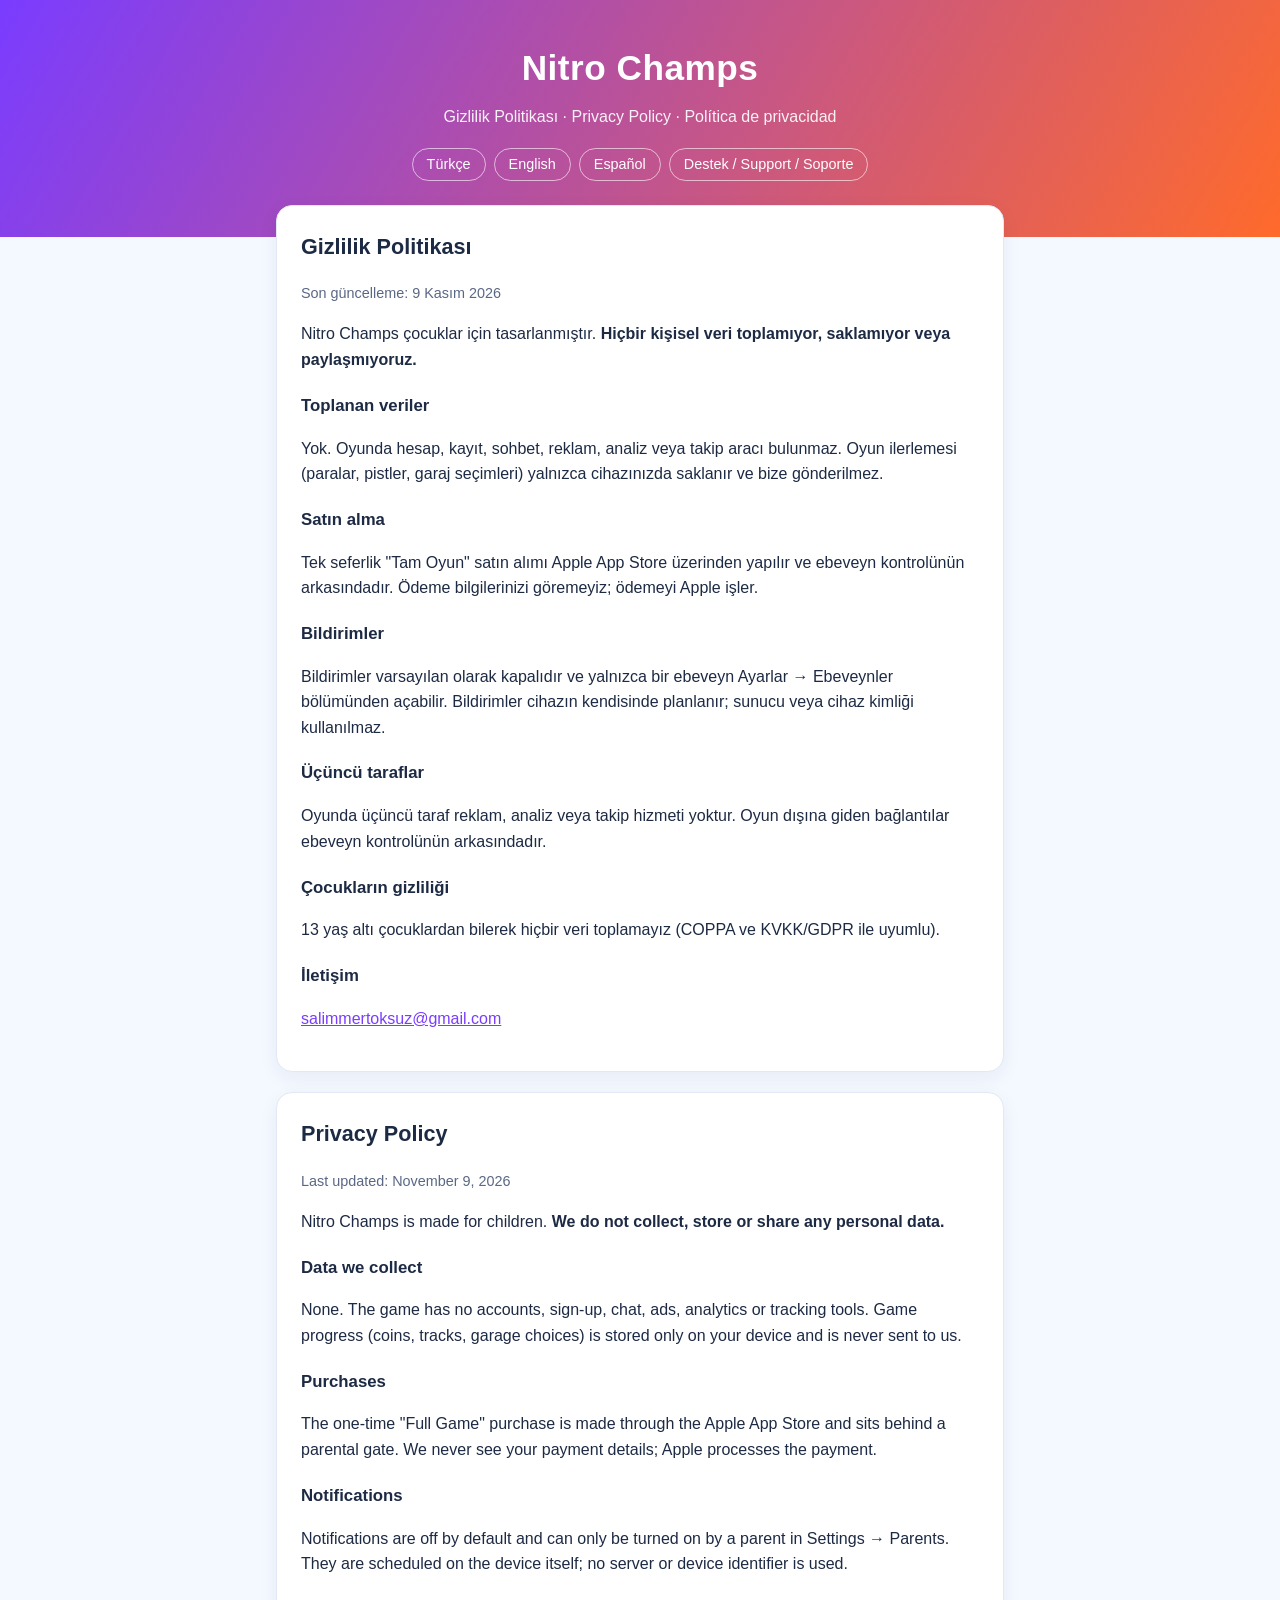
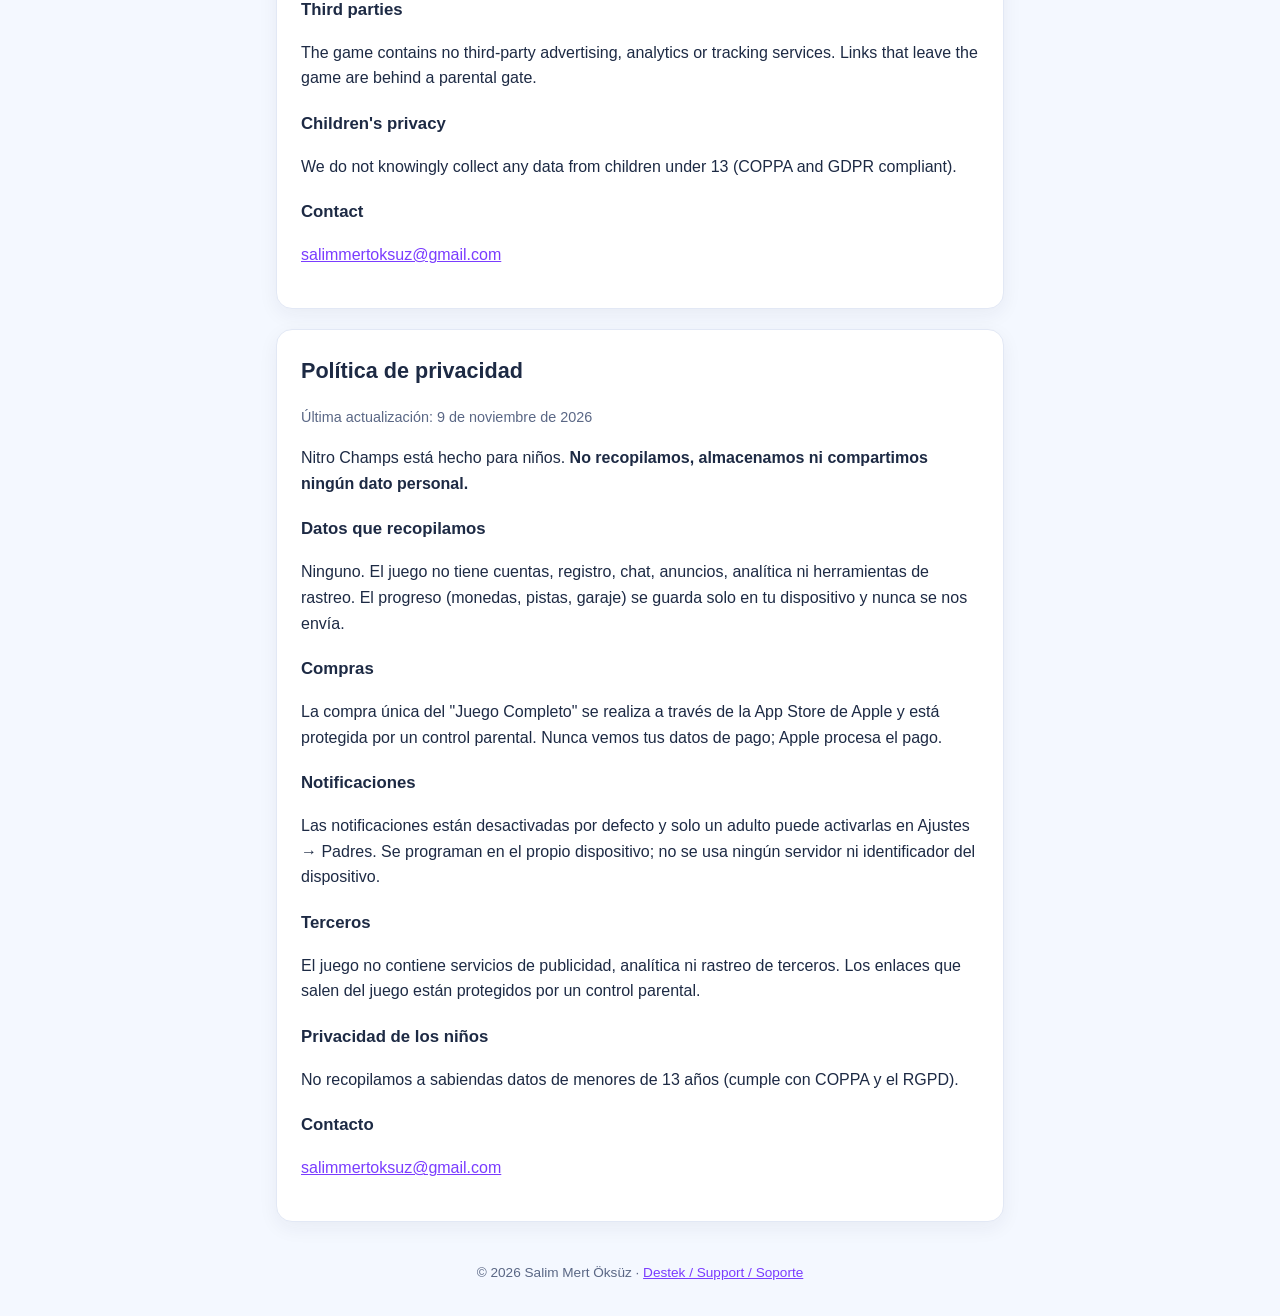
==== privacy.html @ 0e569b45 "Nitro Champs support and privacy pages (TR/EN/ES) Co-Authored-By: Claude Opus 5.5 <noreply@anthropic" ====
<!doctype html>
<html lang="tr">
<head>
<meta charset="utf-8">
<meta name="viewport" content="width=device-width,initial-scale=1">
<title>Nitro Champs – Gizlilik / Privacy / Privacidad</title>
<link rel="stylesheet" href="style.css">
</head>
<body>
<header>
  <h1>Nitro Champs</h1>
  <p>Gizlilik Politikası · Privacy Policy · Política de privacidad</p>
  <nav><a href="#tr">Türkçe</a><a href="#en">English</a><a href="#es">Español</a><a href="index.html">Destek / Support / Soporte</a></nav>
</header>
<main>
<section id="tr">
  <h2>Gizlilik Politikası</h2>
  <p class="muted">Son güncelleme: 9 Kasım 2026</p>
  <p>Nitro Champs çocuklar için tasarlanmıştır. <b>Hiçbir kişisel veri toplamıyor, saklamıyor veya paylaşmıyoruz.</b></p>
  <h3>Toplanan veriler</h3>
  <p>Yok. Oyunda hesap, kayıt, sohbet, reklam, analiz veya takip aracı bulunmaz. Oyun ilerlemesi (paralar, pistler, garaj seçimleri) yalnızca cihazınızda saklanır ve bize gönderilmez.</p>
  <h3>Satın alma</h3>
  <p>Tek seferlik "Tam Oyun" satın alımı Apple App Store üzerinden yapılır ve ebeveyn kontrolünün arkasındadır. Ödeme bilgilerinizi göremeyiz; ödemeyi Apple işler.</p>
  <h3>Bildirimler</h3>
  <p>Bildirimler varsayılan olarak kapalıdır ve yalnızca bir ebeveyn Ayarlar → Ebeveynler bölümünden açabilir. Bildirimler cihazın kendisinde planlanır; sunucu veya cihaz kimliği kullanılmaz.</p>
  <h3>Üçüncü taraflar</h3>
  <p>Oyunda üçüncü taraf reklam, analiz veya takip hizmeti yoktur. Oyun dışına giden bağlantılar ebeveyn kontrolünün arkasındadır.</p>
  <h3>Çocukların gizliliği</h3>
  <p>13 yaş altı çocuklardan bilerek hiçbir veri toplamayız (COPPA ve KVKK/GDPR ile uyumlu).</p>
  <h3>İletişim</h3>
  <p><a href="mailto:salimmertoksuz@gmail.com">salimmertoksuz@gmail.com</a></p>
</section>
<section id="en">
  <h2>Privacy Policy</h2>
  <p class="muted">Last updated: November 9, 2026</p>
  <p>Nitro Champs is made for children. <b>We do not collect, store or share any personal data.</b></p>
  <h3>Data we collect</h3>
  <p>None. The game has no accounts, sign-up, chat, ads, analytics or tracking tools. Game progress (coins, tracks, garage choices) is stored only on your device and is never sent to us.</p>
  <h3>Purchases</h3>
  <p>The one-time "Full Game" purchase is made through the Apple App Store and sits behind a parental gate. We never see your payment details; Apple processes the payment.</p>
  <h3>Notifications</h3>
  <p>Notifications are off by default and can only be turned on by a parent in Settings → Parents. They are scheduled on the device itself; no server or device identifier is used.</p>
  <h3>Third parties</h3>
  <p>The game contains no third-party advertising, analytics or tracking services. Links that leave the game are behind a parental gate.</p>
  <h3>Children's privacy</h3>
  <p>We do not knowingly collect any data from children under 13 (COPPA and GDPR compliant).</p>
  <h3>Contact</h3>
  <p><a href="mailto:salimmertoksuz@gmail.com">salimmertoksuz@gmail.com</a></p>
</section>
<section id="es">
  <h2>Política de privacidad</h2>
  <p class="muted">Última actualización: 9 de noviembre de 2026</p>
  <p>Nitro Champs está hecho para niños. <b>No recopilamos, almacenamos ni compartimos ningún dato personal.</b></p>
  <h3>Datos que recopilamos</h3>
  <p>Ninguno. El juego no tiene cuentas, registro, chat, anuncios, analítica ni herramientas de rastreo. El progreso (monedas, pistas, garaje) se guarda solo en tu dispositivo y nunca se nos envía.</p>
  <h3>Compras</h3>
  <p>La compra única del "Juego Completo" se realiza a través de la App Store de Apple y está protegida por un control parental. Nunca vemos tus datos de pago; Apple procesa el pago.</p>
  <h3>Notificaciones</h3>
  <p>Las notificaciones están desactivadas por defecto y solo un adulto puede activarlas en Ajustes → Padres. Se programan en el propio dispositivo; no se usa ningún servidor ni identificador del dispositivo.</p>
  <h3>Terceros</h3>
  <p>El juego no contiene servicios de publicidad, analítica ni rastreo de terceros. Los enlaces que salen del juego están protegidos por un control parental.</p>
  <h3>Privacidad de los niños</h3>
  <p>No recopilamos a sabiendas datos de menores de 13 años (cumple con COPPA y el RGPD).</p>
  <h3>Contacto</h3>
  <p><a href="mailto:salimmertoksuz@gmail.com">salimmertoksuz@gmail.com</a></p>
</section>
</main>
<footer>© 2026 Salim Mert Öksüz · <a href="index.html">Destek / Support / Soporte</a></footer>
</body>
</html>
---- style.css ----
:root{--bg:#f4f8ff;--card:#fff;--ink:#1d2a44;--muted:#5a6785;--accent:#ff6a2b;--accent2:#7a3cff;--line:#e2e8f5}
*{box-sizing:border-box}
body{margin:0;background:var(--bg);color:var(--ink);font:16px/1.6 -apple-system,BlinkMacSystemFont,"Segoe UI",Roboto,Helvetica,Arial,sans-serif}
header{background:linear-gradient(120deg,var(--accent2),var(--accent));color:#fff;padding:40px 16px 56px;text-align:center}
header h1{margin:0;font-size:2.2rem;letter-spacing:.5px}
header p{margin:8px 0 0;opacity:.92}
nav{display:flex;gap:8px;justify-content:center;flex-wrap:wrap;margin-top:18px}
nav a{color:#fff;text-decoration:none;border:1px solid rgba(255,255,255,.6);border-radius:999px;padding:4px 14px;font-size:.9rem}
nav a:hover{background:rgba(255,255,255,.18)}
main{max-width:760px;margin:-32px auto 40px;padding:0 16px}
section{background:var(--card);border:1px solid var(--line);border-radius:16px;padding:24px;margin-bottom:20px;box-shadow:0 6px 20px rgba(29,42,68,.06)}
h2{margin-top:0;font-size:1.35rem}
h3{font-size:1.05rem;margin:20px 0 6px}
a{color:var(--accent2)}
.muted{color:var(--muted);font-size:.9rem}
footer{text-align:center;color:var(--muted);font-size:.85rem;padding:0 16px 32px}
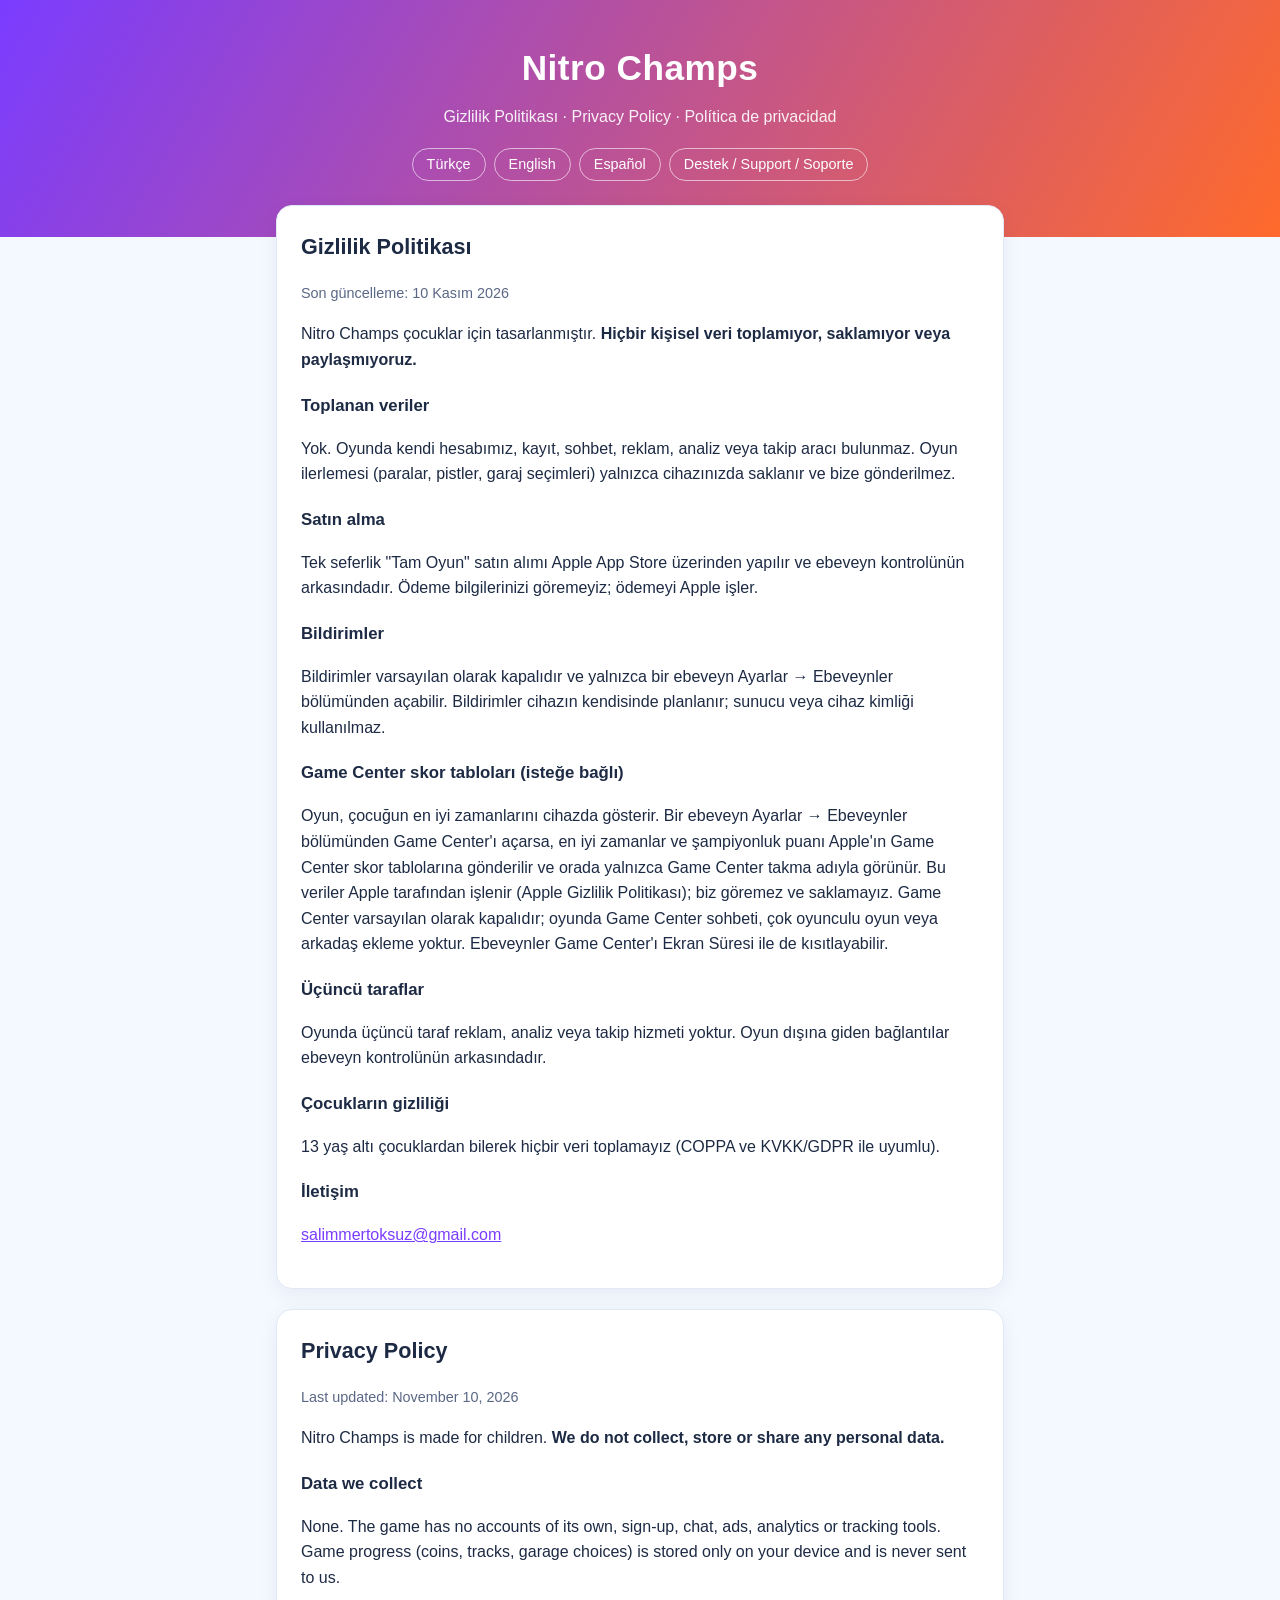
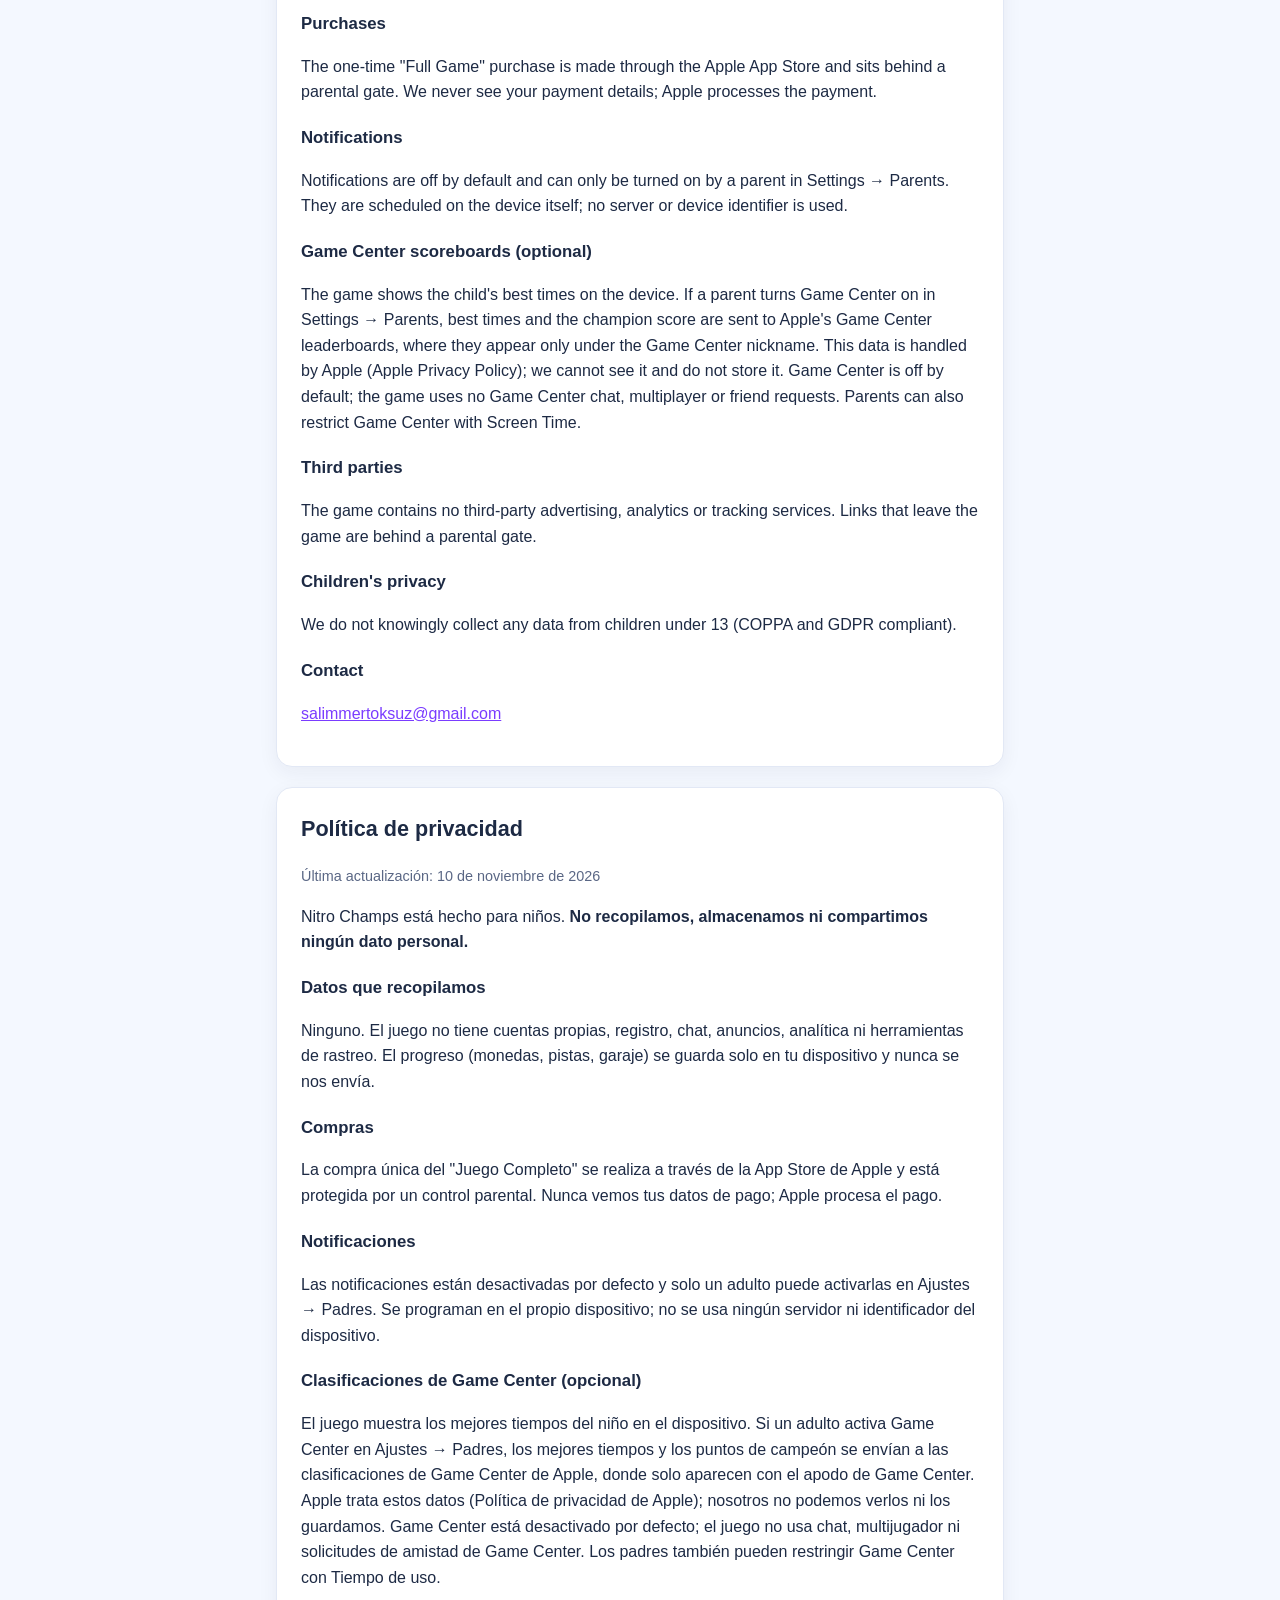
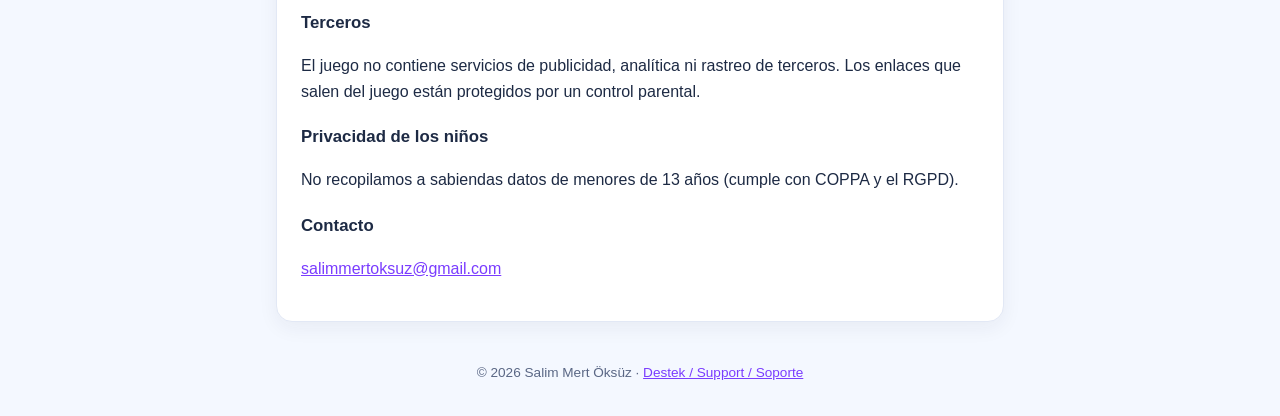
==== commit e3af926d: "privacy: optional Game Center scoreboards (TR/EN/ES) Best times go to Apple's Game Center only after" ====
--- a/privacy.html
+++ b/privacy.html
@@ -15,14 +15,16 @@
 <main>
 <section id="tr">
   <h2>Gizlilik Politikası</h2>
-  <p class="muted">Son güncelleme: 9 Kasım 2026</p>
+  <p class="muted">Son güncelleme: 10 Kasım 2026</p>
   <p>Nitro Champs çocuklar için tasarlanmıştır. <b>Hiçbir kişisel veri toplamıyor, saklamıyor veya paylaşmıyoruz.</b></p>
   <h3>Toplanan veriler</h3>
-  <p>Yok. Oyunda hesap, kayıt, sohbet, reklam, analiz veya takip aracı bulunmaz. Oyun ilerlemesi (paralar, pistler, garaj seçimleri) yalnızca cihazınızda saklanır ve bize gönderilmez.</p>
+  <p>Yok. Oyunda kendi hesabımız, kayıt, sohbet, reklam, analiz veya takip aracı bulunmaz. Oyun ilerlemesi (paralar, pistler, garaj seçimleri) yalnızca cihazınızda saklanır ve bize gönderilmez.</p>
   <h3>Satın alma</h3>
   <p>Tek seferlik "Tam Oyun" satın alımı Apple App Store üzerinden yapılır ve ebeveyn kontrolünün arkasındadır. Ödeme bilgilerinizi göremeyiz; ödemeyi Apple işler.</p>
   <h3>Bildirimler</h3>
   <p>Bildirimler varsayılan olarak kapalıdır ve yalnızca bir ebeveyn Ayarlar → Ebeveynler bölümünden açabilir. Bildirimler cihazın kendisinde planlanır; sunucu veya cihaz kimliği kullanılmaz.</p>
+  <h3>Game Center skor tabloları (isteğe bağlı)</h3>
+  <p>Oyun, çocuğun en iyi zamanlarını cihazda gösterir. Bir ebeveyn Ayarlar → Ebeveynler bölümünden Game Center'ı açarsa, en iyi zamanlar ve şampiyonluk puanı Apple'ın Game Center skor tablolarına gönderilir ve orada yalnızca Game Center takma adıyla görünür. Bu veriler Apple tarafından işlenir (Apple Gizlilik Politikası); biz göremez ve saklamayız. Game Center varsayılan olarak kapalıdır; oyunda Game Center sohbeti, çok oyunculu oyun veya arkadaş ekleme yoktur. Ebeveynler Game Center'ı Ekran Süresi ile de kısıtlayabilir.</p>
   <h3>Üçüncü taraflar</h3>
   <p>Oyunda üçüncü taraf reklam, analiz veya takip hizmeti yoktur. Oyun dışına giden bağlantılar ebeveyn kontrolünün arkasındadır.</p>
   <h3>Çocukların gizliliği</h3>
@@ -32,14 +34,16 @@
 </section>
 <section id="en">
   <h2>Privacy Policy</h2>
-  <p class="muted">Last updated: November 9, 2026</p>
+  <p class="muted">Last updated: November 10, 2026</p>
   <p>Nitro Champs is made for children. <b>We do not collect, store or share any personal data.</b></p>
   <h3>Data we collect</h3>
-  <p>None. The game has no accounts, sign-up, chat, ads, analytics or tracking tools. Game progress (coins, tracks, garage choices) is stored only on your device and is never sent to us.</p>
+  <p>None. The game has no accounts of its own, sign-up, chat, ads, analytics or tracking tools. Game progress (coins, tracks, garage choices) is stored only on your device and is never sent to us.</p>
   <h3>Purchases</h3>
   <p>The one-time "Full Game" purchase is made through the Apple App Store and sits behind a parental gate. We never see your payment details; Apple processes the payment.</p>
   <h3>Notifications</h3>
   <p>Notifications are off by default and can only be turned on by a parent in Settings → Parents. They are scheduled on the device itself; no server or device identifier is used.</p>
+  <h3>Game Center scoreboards (optional)</h3>
+  <p>The game shows the child's best times on the device. If a parent turns Game Center on in Settings → Parents, best times and the champion score are sent to Apple's Game Center leaderboards, where they appear only under the Game Center nickname. This data is handled by Apple (Apple Privacy Policy); we cannot see it and do not store it. Game Center is off by default; the game uses no Game Center chat, multiplayer or friend requests. Parents can also restrict Game Center with Screen Time.</p>
   <h3>Third parties</h3>
   <p>The game contains no third-party advertising, analytics or tracking services. Links that leave the game are behind a parental gate.</p>
   <h3>Children's privacy</h3>
@@ -49,14 +53,16 @@
 </section>
 <section id="es">
   <h2>Política de privacidad</h2>
-  <p class="muted">Última actualización: 9 de noviembre de 2026</p>
+  <p class="muted">Última actualización: 10 de noviembre de 2026</p>
   <p>Nitro Champs está hecho para niños. <b>No recopilamos, almacenamos ni compartimos ningún dato personal.</b></p>
   <h3>Datos que recopilamos</h3>
-  <p>Ninguno. El juego no tiene cuentas, registro, chat, anuncios, analítica ni herramientas de rastreo. El progreso (monedas, pistas, garaje) se guarda solo en tu dispositivo y nunca se nos envía.</p>
+  <p>Ninguno. El juego no tiene cuentas propias, registro, chat, anuncios, analítica ni herramientas de rastreo. El progreso (monedas, pistas, garaje) se guarda solo en tu dispositivo y nunca se nos envía.</p>
   <h3>Compras</h3>
   <p>La compra única del "Juego Completo" se realiza a través de la App Store de Apple y está protegida por un control parental. Nunca vemos tus datos de pago; Apple procesa el pago.</p>
   <h3>Notificaciones</h3>
   <p>Las notificaciones están desactivadas por defecto y solo un adulto puede activarlas en Ajustes → Padres. Se programan en el propio dispositivo; no se usa ningún servidor ni identificador del dispositivo.</p>
+  <h3>Clasificaciones de Game Center (opcional)</h3>
+  <p>El juego muestra los mejores tiempos del niño en el dispositivo. Si un adulto activa Game Center en Ajustes → Padres, los mejores tiempos y los puntos de campeón se envían a las clasificaciones de Game Center de Apple, donde solo aparecen con el apodo de Game Center. Apple trata estos datos (Política de privacidad de Apple); nosotros no podemos verlos ni los guardamos. Game Center está desactivado por defecto; el juego no usa chat, multijugador ni solicitudes de amistad de Game Center. Los padres también pueden restringir Game Center con Tiempo de uso.</p>
   <h3>Terceros</h3>
   <p>El juego no contiene servicios de publicidad, analítica ni rastreo de terceros. Los enlaces que salen del juego están protegidos por un control parental.</p>
   <h3>Privacidad de los niños</h3>
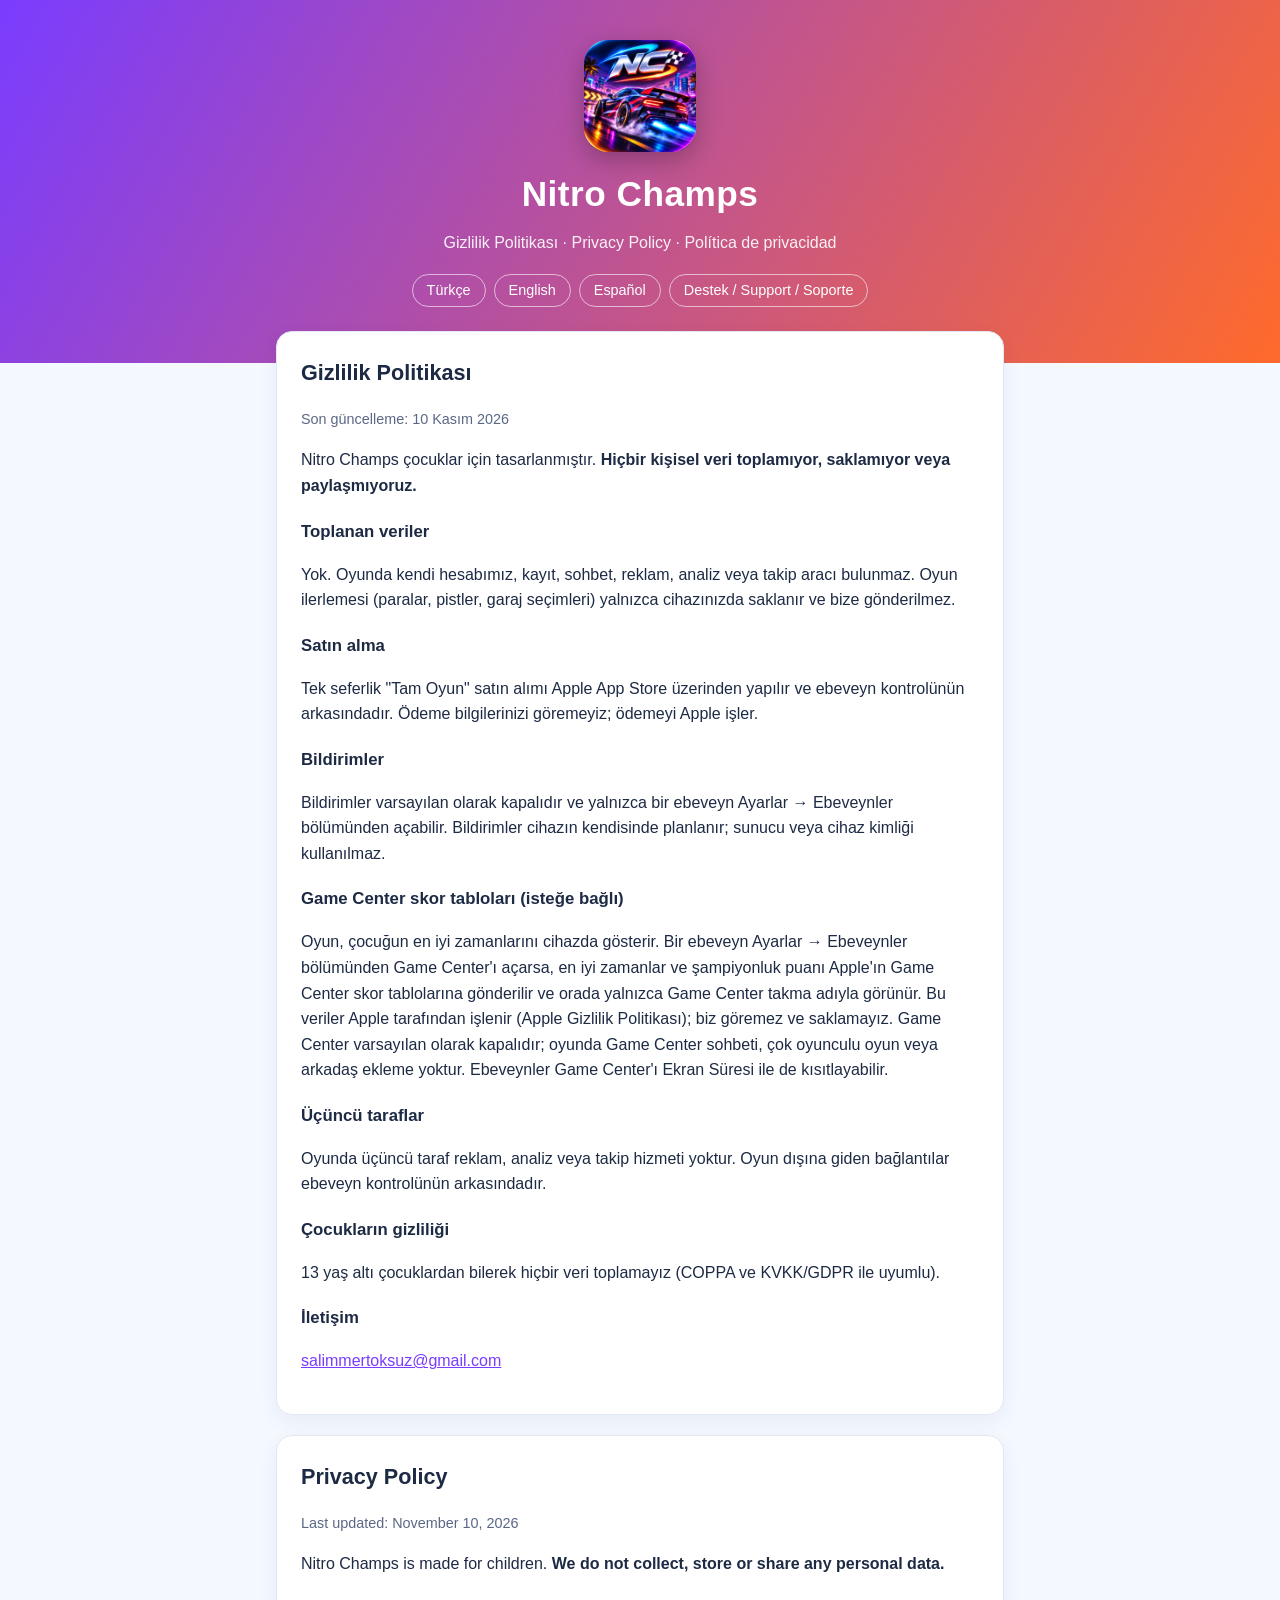
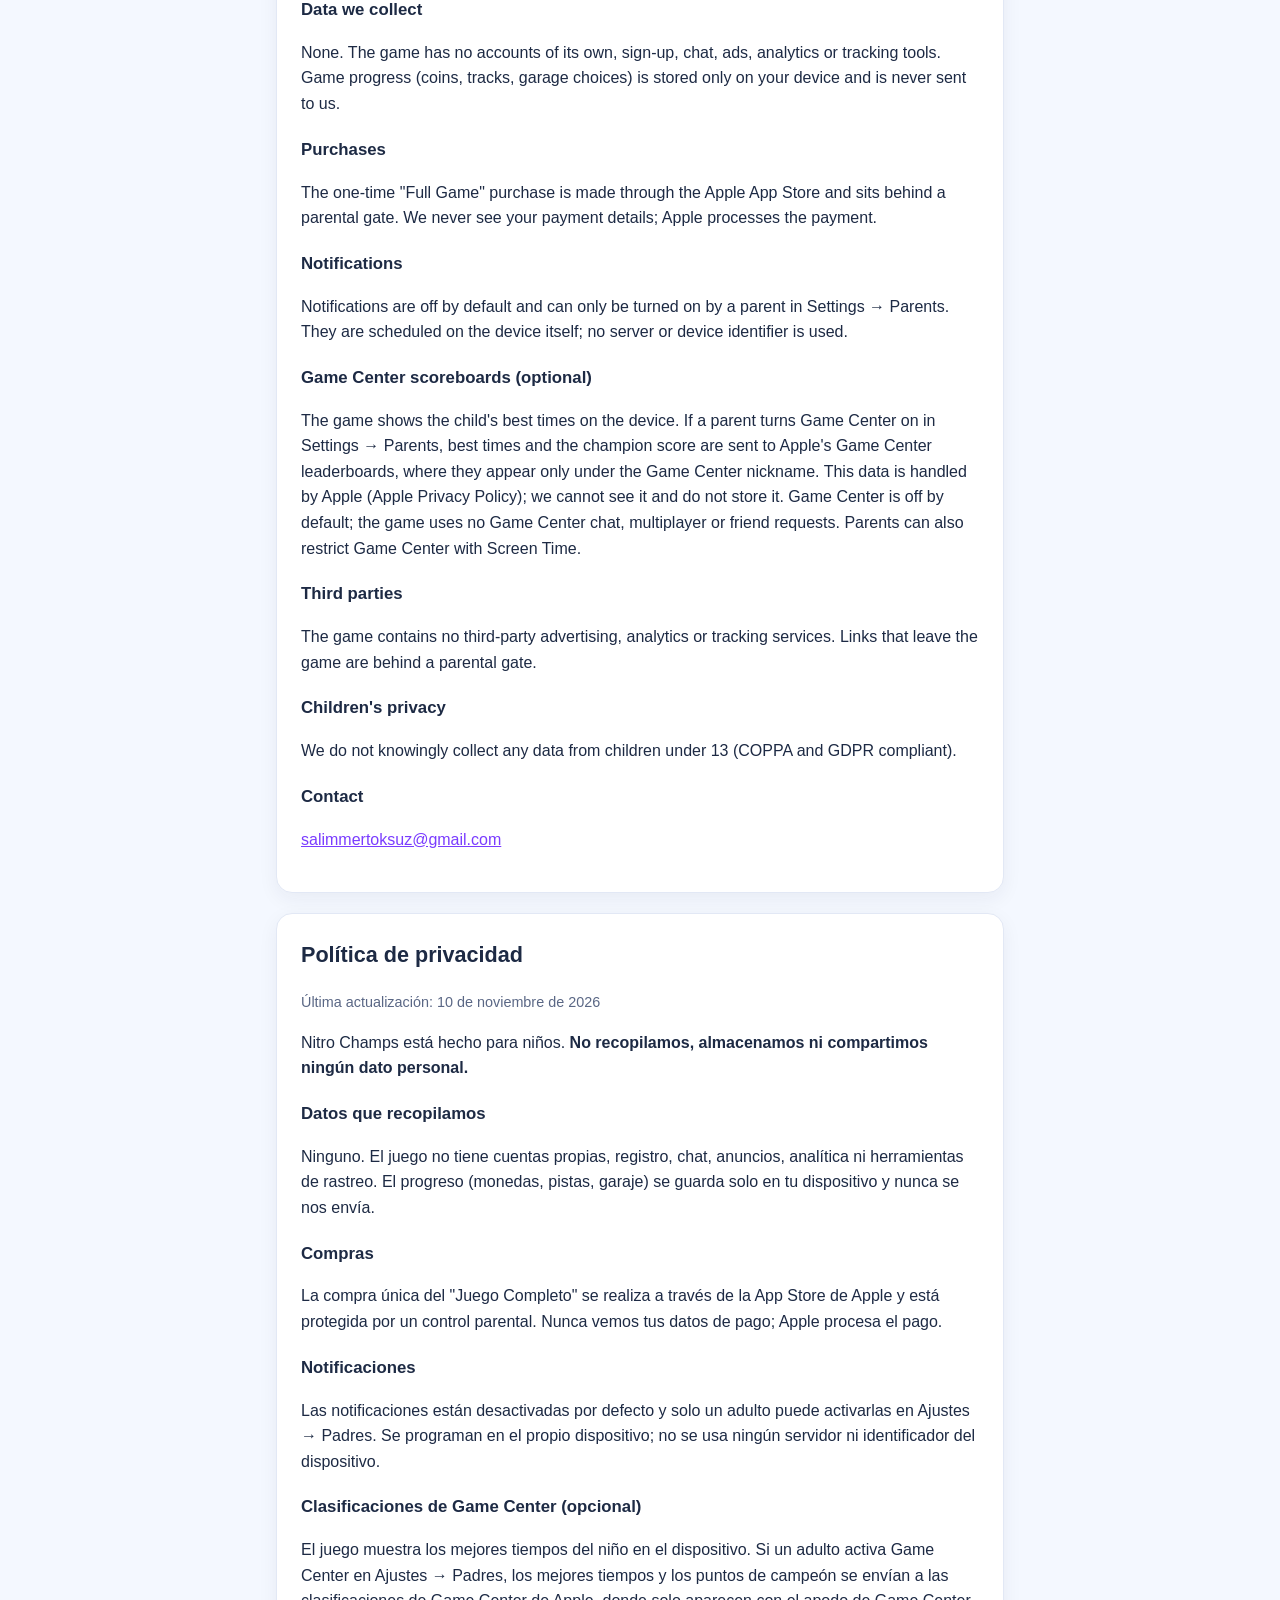
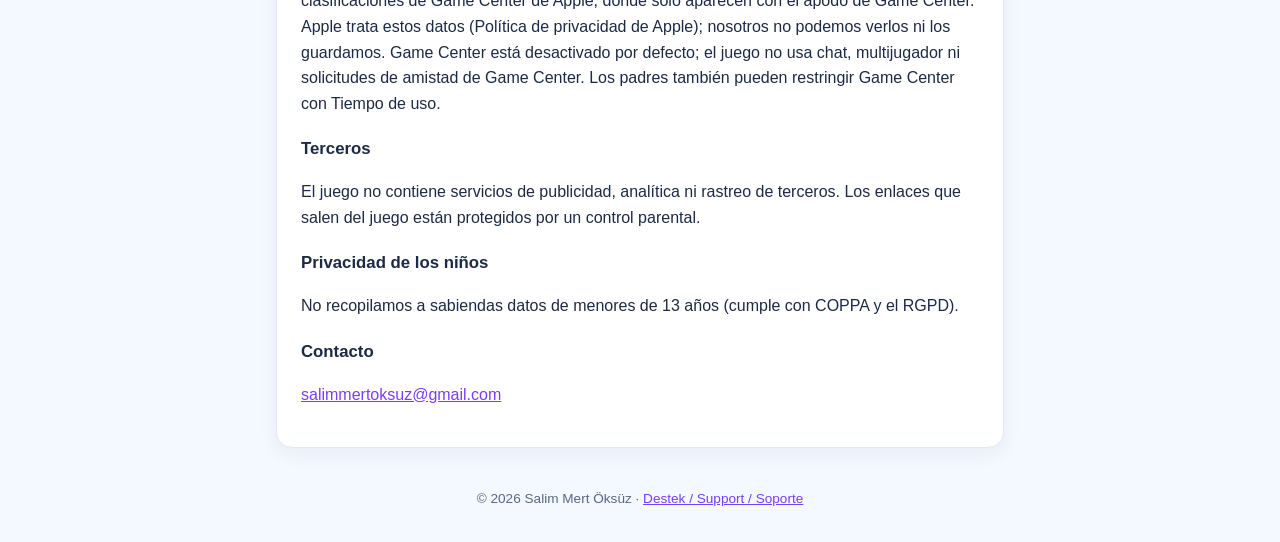
==== commit 97848b3c: "Add Nitro Champs logo, favicon and touch icon" ====
--- a/privacy.html
+++ b/privacy.html
@@ -4,10 +4,13 @@
 <meta charset="utf-8">
 <meta name="viewport" content="width=device-width,initial-scale=1">
 <title>Nitro Champs – Gizlilik / Privacy / Privacidad</title>
+<link rel="icon" type="image/png" href="favicon.png">
+<link rel="apple-touch-icon" href="apple-touch-icon.png">
 <link rel="stylesheet" href="style.css">
 </head>
 <body>
 <header>
+  <img class="logo" src="logo.png" alt="Nitro Champs" width="112" height="112">
   <h1>Nitro Champs</h1>
   <p>Gizlilik Politikası · Privacy Policy · Política de privacidad</p>
   <nav><a href="#tr">Türkçe</a><a href="#en">English</a><a href="#es">Español</a><a href="index.html">Destek / Support / Soporte</a></nav>
--- a/style.css
+++ b/style.css
@@ -14,3 +14,4 @@
 a{color:var(--accent2)}
 .muted{color:var(--muted);font-size:.9rem}
 footer{text-align:center;color:var(--muted);font-size:.85rem;padding:0 16px 32px}
+header .logo{display:block;width:112px;height:112px;margin:0 auto 14px;border-radius:24px;box-shadow:0 8px 24px rgba(0,0,0,.25)}
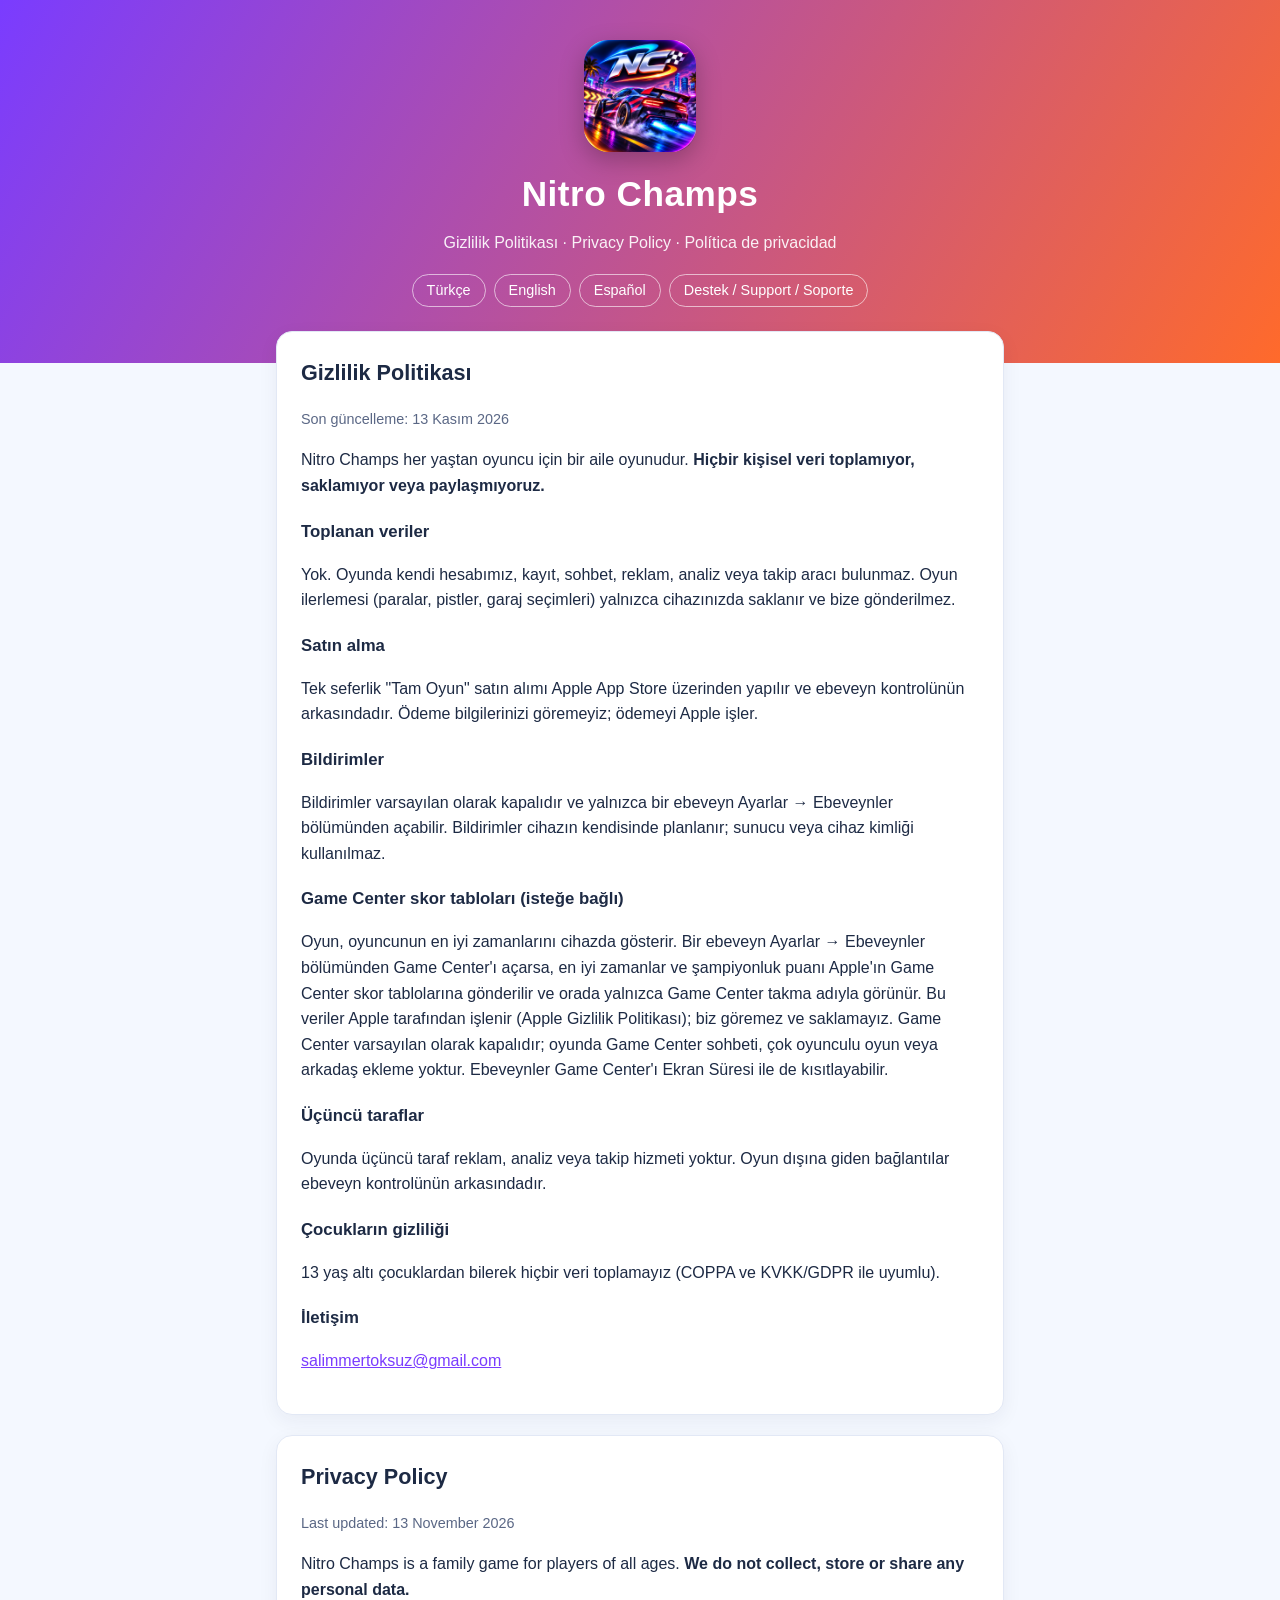
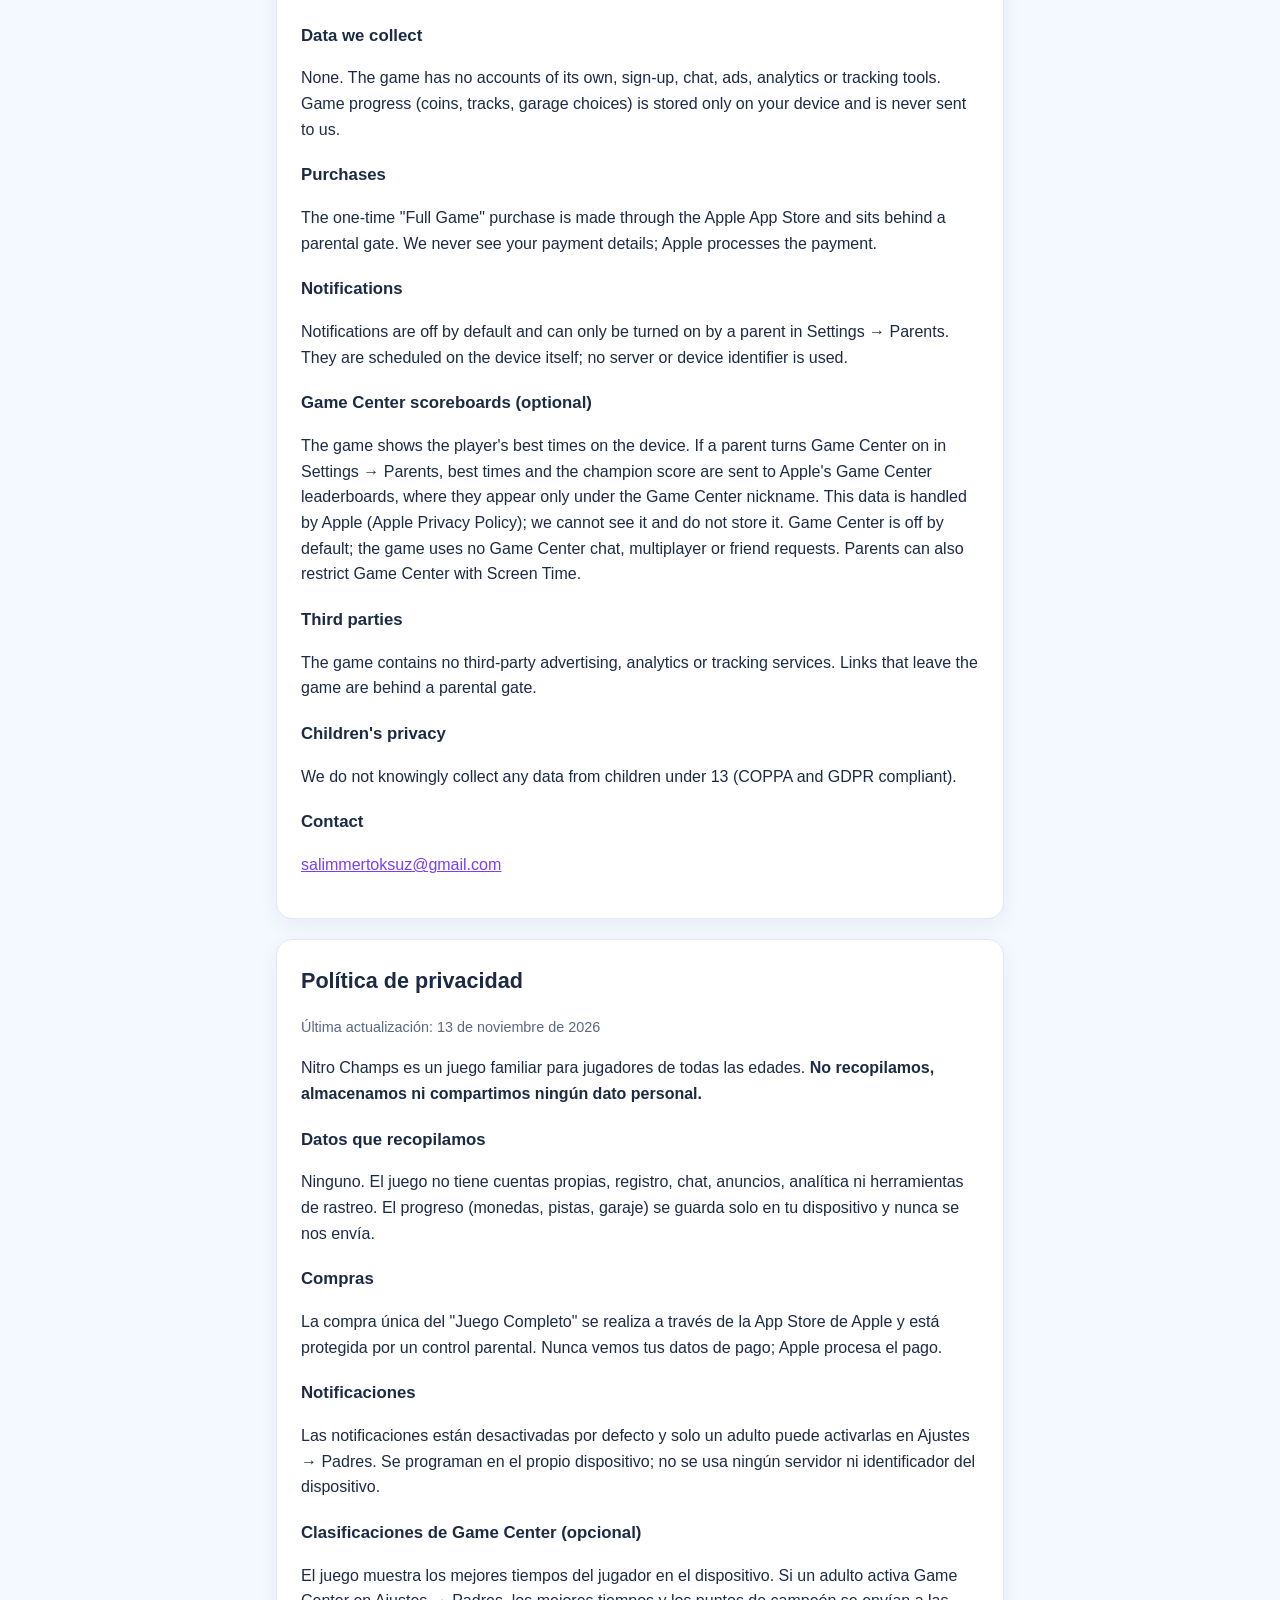
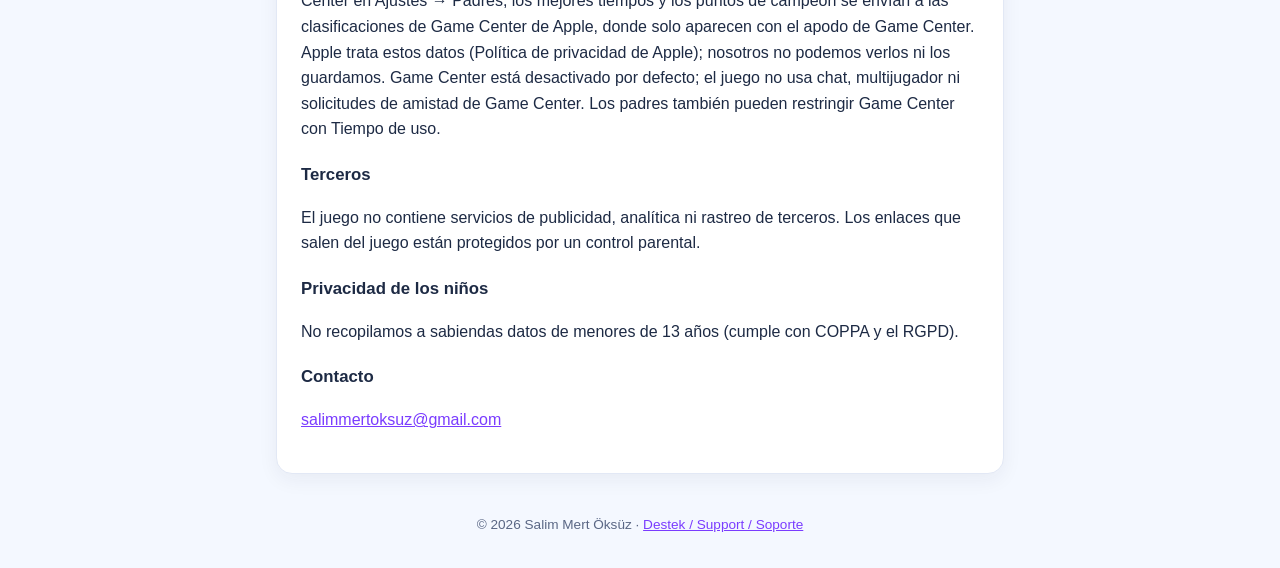
==== commit 14600109: "Family / all-ages wording (App Store 2.3.8); policy date 13 Nov 2026" ====
--- a/privacy.html
+++ b/privacy.html
@@ -18,8 +18,8 @@
 <main>
 <section id="tr">
   <h2>Gizlilik Politikası</h2>
-  <p class="muted">Son güncelleme: 10 Kasım 2026</p>
-  <p>Nitro Champs çocuklar için tasarlanmıştır. <b>Hiçbir kişisel veri toplamıyor, saklamıyor veya paylaşmıyoruz.</b></p>
+  <p class="muted">Son güncelleme: 13 Kasım 2026</p>
+  <p>Nitro Champs her yaştan oyuncu için bir aile oyunudur. <b>Hiçbir kişisel veri toplamıyor, saklamıyor veya paylaşmıyoruz.</b></p>
   <h3>Toplanan veriler</h3>
   <p>Yok. Oyunda kendi hesabımız, kayıt, sohbet, reklam, analiz veya takip aracı bulunmaz. Oyun ilerlemesi (paralar, pistler, garaj seçimleri) yalnızca cihazınızda saklanır ve bize gönderilmez.</p>
   <h3>Satın alma</h3>
@@ -27,7 +27,7 @@
   <h3>Bildirimler</h3>
   <p>Bildirimler varsayılan olarak kapalıdır ve yalnızca bir ebeveyn Ayarlar → Ebeveynler bölümünden açabilir. Bildirimler cihazın kendisinde planlanır; sunucu veya cihaz kimliği kullanılmaz.</p>
   <h3>Game Center skor tabloları (isteğe bağlı)</h3>
-  <p>Oyun, çocuğun en iyi zamanlarını cihazda gösterir. Bir ebeveyn Ayarlar → Ebeveynler bölümünden Game Center'ı açarsa, en iyi zamanlar ve şampiyonluk puanı Apple'ın Game Center skor tablolarına gönderilir ve orada yalnızca Game Center takma adıyla görünür. Bu veriler Apple tarafından işlenir (Apple Gizlilik Politikası); biz göremez ve saklamayız. Game Center varsayılan olarak kapalıdır; oyunda Game Center sohbeti, çok oyunculu oyun veya arkadaş ekleme yoktur. Ebeveynler Game Center'ı Ekran Süresi ile de kısıtlayabilir.</p>
+  <p>Oyun, oyuncunun en iyi zamanlarını cihazda gösterir. Bir ebeveyn Ayarlar → Ebeveynler bölümünden Game Center'ı açarsa, en iyi zamanlar ve şampiyonluk puanı Apple'ın Game Center skor tablolarına gönderilir ve orada yalnızca Game Center takma adıyla görünür. Bu veriler Apple tarafından işlenir (Apple Gizlilik Politikası); biz göremez ve saklamayız. Game Center varsayılan olarak kapalıdır; oyunda Game Center sohbeti, çok oyunculu oyun veya arkadaş ekleme yoktur. Ebeveynler Game Center'ı Ekran Süresi ile de kısıtlayabilir.</p>
   <h3>Üçüncü taraflar</h3>
   <p>Oyunda üçüncü taraf reklam, analiz veya takip hizmeti yoktur. Oyun dışına giden bağlantılar ebeveyn kontrolünün arkasındadır.</p>
   <h3>Çocukların gizliliği</h3>
@@ -37,8 +37,8 @@
 </section>
 <section id="en">
   <h2>Privacy Policy</h2>
-  <p class="muted">Last updated: November 10, 2026</p>
-  <p>Nitro Champs is made for children. <b>We do not collect, store or share any personal data.</b></p>
+  <p class="muted">Last updated: 13 November 2026</p>
+  <p>Nitro Champs is a family game for players of all ages. <b>We do not collect, store or share any personal data.</b></p>
   <h3>Data we collect</h3>
   <p>None. The game has no accounts of its own, sign-up, chat, ads, analytics or tracking tools. Game progress (coins, tracks, garage choices) is stored only on your device and is never sent to us.</p>
   <h3>Purchases</h3>
@@ -46,7 +46,7 @@
   <h3>Notifications</h3>
   <p>Notifications are off by default and can only be turned on by a parent in Settings → Parents. They are scheduled on the device itself; no server or device identifier is used.</p>
   <h3>Game Center scoreboards (optional)</h3>
-  <p>The game shows the child's best times on the device. If a parent turns Game Center on in Settings → Parents, best times and the champion score are sent to Apple's Game Center leaderboards, where they appear only under the Game Center nickname. This data is handled by Apple (Apple Privacy Policy); we cannot see it and do not store it. Game Center is off by default; the game uses no Game Center chat, multiplayer or friend requests. Parents can also restrict Game Center with Screen Time.</p>
+  <p>The game shows the player's best times on the device. If a parent turns Game Center on in Settings → Parents, best times and the champion score are sent to Apple's Game Center leaderboards, where they appear only under the Game Center nickname. This data is handled by Apple (Apple Privacy Policy); we cannot see it and do not store it. Game Center is off by default; the game uses no Game Center chat, multiplayer or friend requests. Parents can also restrict Game Center with Screen Time.</p>
   <h3>Third parties</h3>
   <p>The game contains no third-party advertising, analytics or tracking services. Links that leave the game are behind a parental gate.</p>
   <h3>Children's privacy</h3>
@@ -56,8 +56,8 @@
 </section>
 <section id="es">
   <h2>Política de privacidad</h2>
-  <p class="muted">Última actualización: 10 de noviembre de 2026</p>
-  <p>Nitro Champs está hecho para niños. <b>No recopilamos, almacenamos ni compartimos ningún dato personal.</b></p>
+  <p class="muted">Última actualización: 13 de noviembre de 2026</p>
+  <p>Nitro Champs es un juego familiar para jugadores de todas las edades. <b>No recopilamos, almacenamos ni compartimos ningún dato personal.</b></p>
   <h3>Datos que recopilamos</h3>
   <p>Ninguno. El juego no tiene cuentas propias, registro, chat, anuncios, analítica ni herramientas de rastreo. El progreso (monedas, pistas, garaje) se guarda solo en tu dispositivo y nunca se nos envía.</p>
   <h3>Compras</h3>
@@ -65,7 +65,7 @@
   <h3>Notificaciones</h3>
   <p>Las notificaciones están desactivadas por defecto y solo un adulto puede activarlas en Ajustes → Padres. Se programan en el propio dispositivo; no se usa ningún servidor ni identificador del dispositivo.</p>
   <h3>Clasificaciones de Game Center (opcional)</h3>
-  <p>El juego muestra los mejores tiempos del niño en el dispositivo. Si un adulto activa Game Center en Ajustes → Padres, los mejores tiempos y los puntos de campeón se envían a las clasificaciones de Game Center de Apple, donde solo aparecen con el apodo de Game Center. Apple trata estos datos (Política de privacidad de Apple); nosotros no podemos verlos ni los guardamos. Game Center está desactivado por defecto; el juego no usa chat, multijugador ni solicitudes de amistad de Game Center. Los padres también pueden restringir Game Center con Tiempo de uso.</p>
+  <p>El juego muestra los mejores tiempos del jugador en el dispositivo. Si un adulto activa Game Center en Ajustes → Padres, los mejores tiempos y los puntos de campeón se envían a las clasificaciones de Game Center de Apple, donde solo aparecen con el apodo de Game Center. Apple trata estos datos (Política de privacidad de Apple); nosotros no podemos verlos ni los guardamos. Game Center está desactivado por defecto; el juego no usa chat, multijugador ni solicitudes de amistad de Game Center. Los padres también pueden restringir Game Center con Tiempo de uso.</p>
   <h3>Terceros</h3>
   <p>El juego no contiene servicios de publicidad, analítica ni rastreo de terceros. Los enlaces que salen del juego están protegidos por un control parental.</p>
   <h3>Privacidad de los niños</h3>
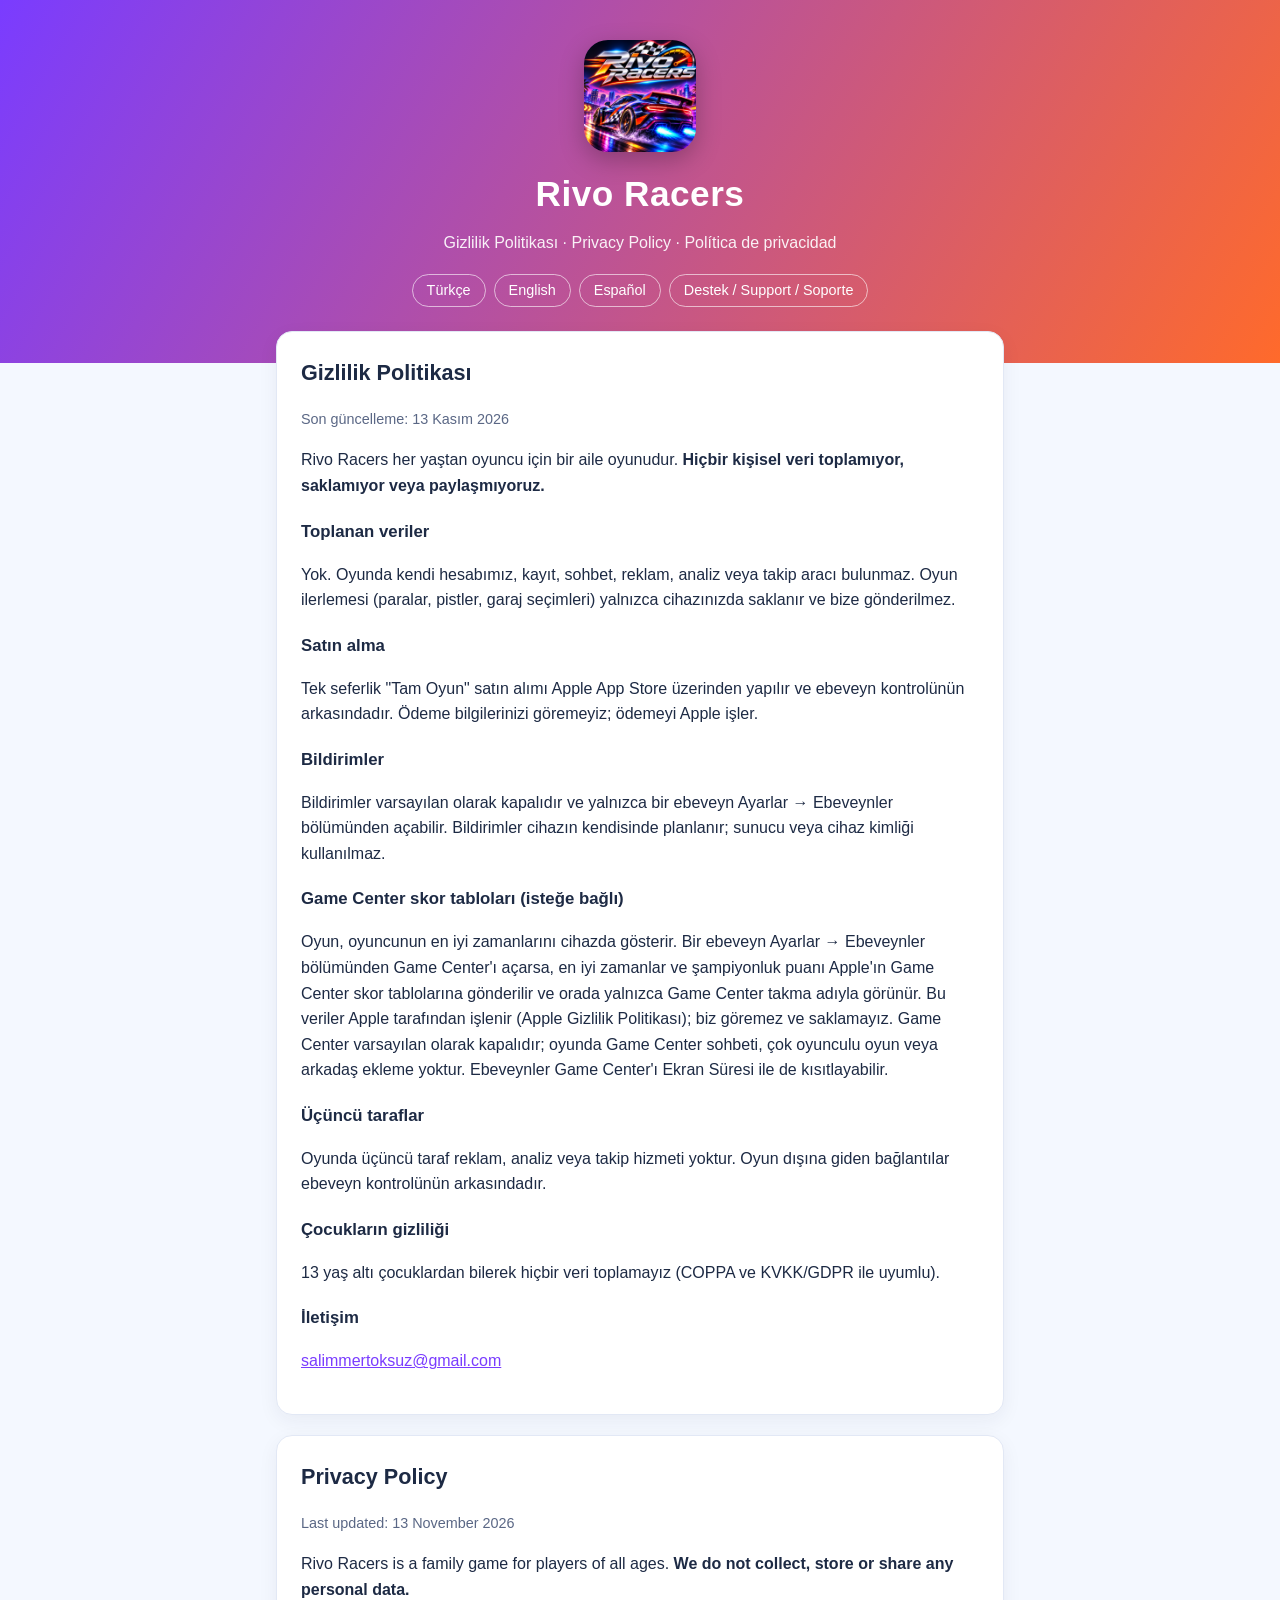
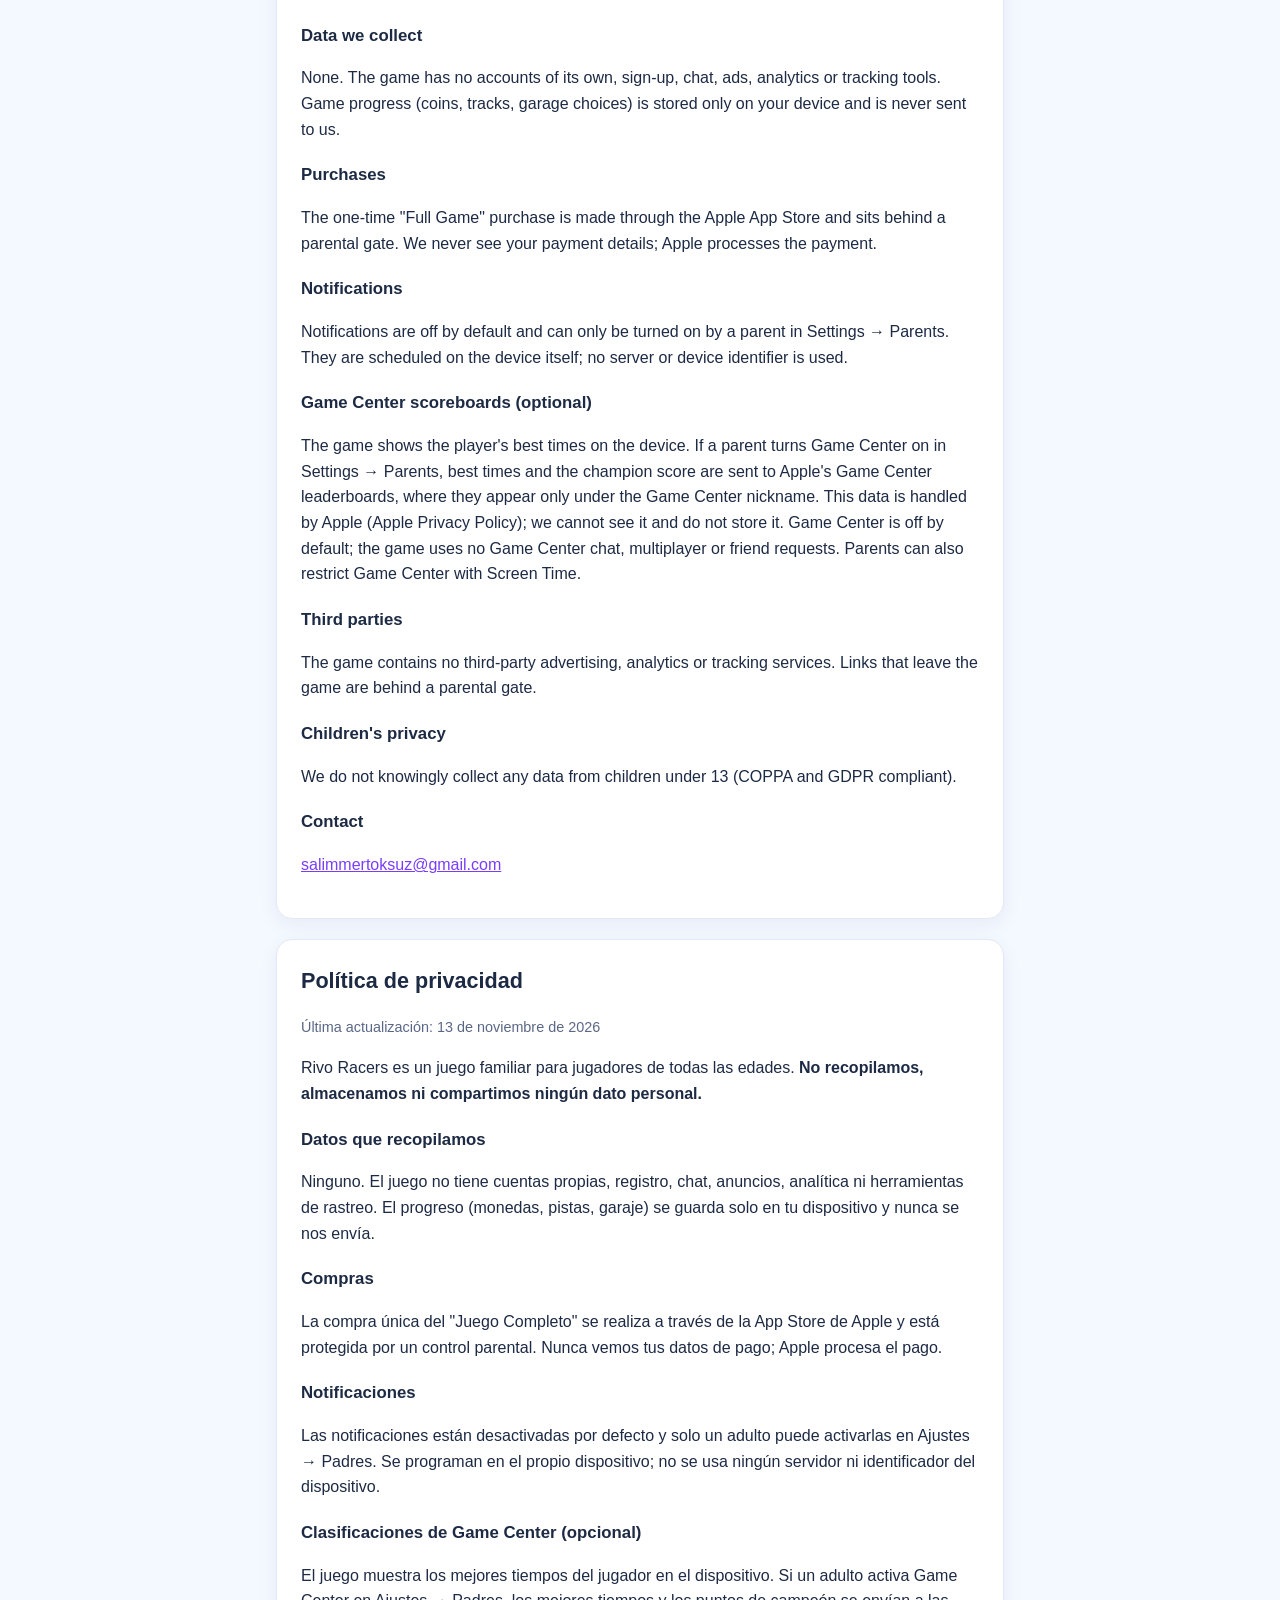
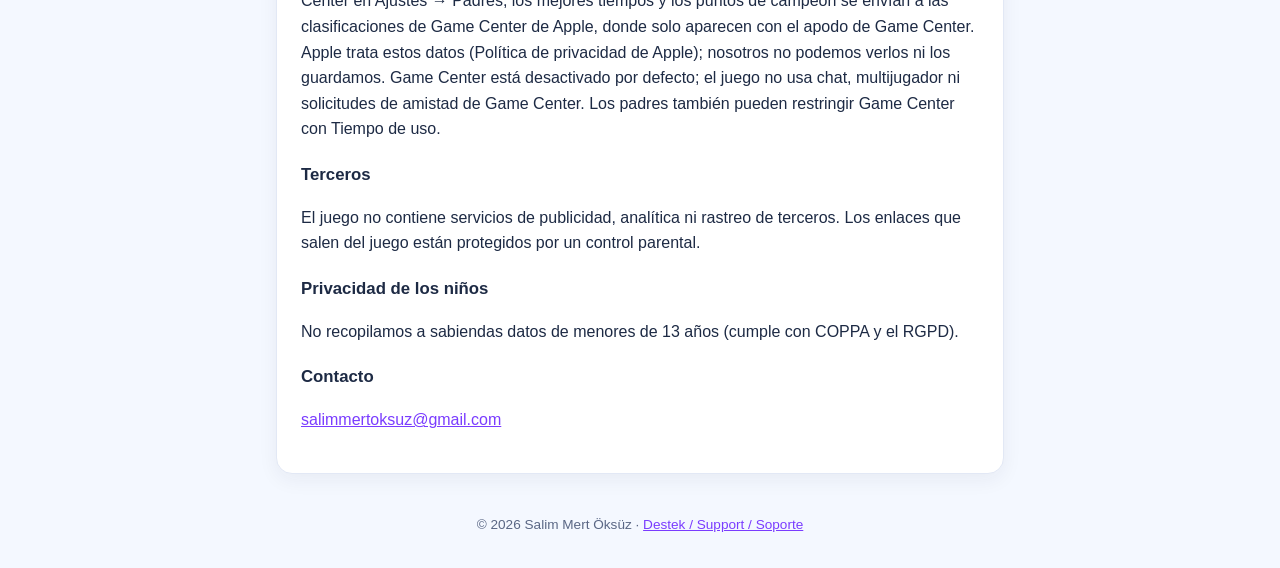
==== commit 5c4ea671: "Rename to Rivo Racers: texts, logo and icons" ====
--- a/privacy.html
+++ b/privacy.html
@@ -3,15 +3,15 @@
 <head>
 <meta charset="utf-8">
 <meta name="viewport" content="width=device-width,initial-scale=1">
-<title>Nitro Champs – Gizlilik / Privacy / Privacidad</title>
+<title>Rivo Racers – Gizlilik / Privacy / Privacidad</title>
 <link rel="icon" type="image/png" href="favicon.png">
 <link rel="apple-touch-icon" href="apple-touch-icon.png">
 <link rel="stylesheet" href="style.css">
 </head>
 <body>
 <header>
-  <img class="logo" src="logo.png" alt="Nitro Champs" width="112" height="112">
-  <h1>Nitro Champs</h1>
+  <img class="logo" src="logo.png" alt="Rivo Racers" width="112" height="112">
+  <h1>Rivo Racers</h1>
   <p>Gizlilik Politikası · Privacy Policy · Política de privacidad</p>
   <nav><a href="#tr">Türkçe</a><a href="#en">English</a><a href="#es">Español</a><a href="index.html">Destek / Support / Soporte</a></nav>
 </header>
@@ -19,7 +19,7 @@
 <section id="tr">
   <h2>Gizlilik Politikası</h2>
   <p class="muted">Son güncelleme: 13 Kasım 2026</p>
-  <p>Nitro Champs her yaştan oyuncu için bir aile oyunudur. <b>Hiçbir kişisel veri toplamıyor, saklamıyor veya paylaşmıyoruz.</b></p>
+  <p>Rivo Racers her yaştan oyuncu için bir aile oyunudur. <b>Hiçbir kişisel veri toplamıyor, saklamıyor veya paylaşmıyoruz.</b></p>
   <h3>Toplanan veriler</h3>
   <p>Yok. Oyunda kendi hesabımız, kayıt, sohbet, reklam, analiz veya takip aracı bulunmaz. Oyun ilerlemesi (paralar, pistler, garaj seçimleri) yalnızca cihazınızda saklanır ve bize gönderilmez.</p>
   <h3>Satın alma</h3>
@@ -38,7 +38,7 @@
 <section id="en">
   <h2>Privacy Policy</h2>
   <p class="muted">Last updated: 13 November 2026</p>
-  <p>Nitro Champs is a family game for players of all ages. <b>We do not collect, store or share any personal data.</b></p>
+  <p>Rivo Racers is a family game for players of all ages. <b>We do not collect, store or share any personal data.</b></p>
   <h3>Data we collect</h3>
   <p>None. The game has no accounts of its own, sign-up, chat, ads, analytics or tracking tools. Game progress (coins, tracks, garage choices) is stored only on your device and is never sent to us.</p>
   <h3>Purchases</h3>
@@ -57,7 +57,7 @@
 <section id="es">
   <h2>Política de privacidad</h2>
   <p class="muted">Última actualización: 13 de noviembre de 2026</p>
-  <p>Nitro Champs es un juego familiar para jugadores de todas las edades. <b>No recopilamos, almacenamos ni compartimos ningún dato personal.</b></p>
+  <p>Rivo Racers es un juego familiar para jugadores de todas las edades. <b>No recopilamos, almacenamos ni compartimos ningún dato personal.</b></p>
   <h3>Datos que recopilamos</h3>
   <p>Ninguno. El juego no tiene cuentas propias, registro, chat, anuncios, analítica ni herramientas de rastreo. El progreso (monedas, pistas, garaje) se guarda solo en tu dispositivo y nunca se nos envía.</p>
   <h3>Compras</h3>
